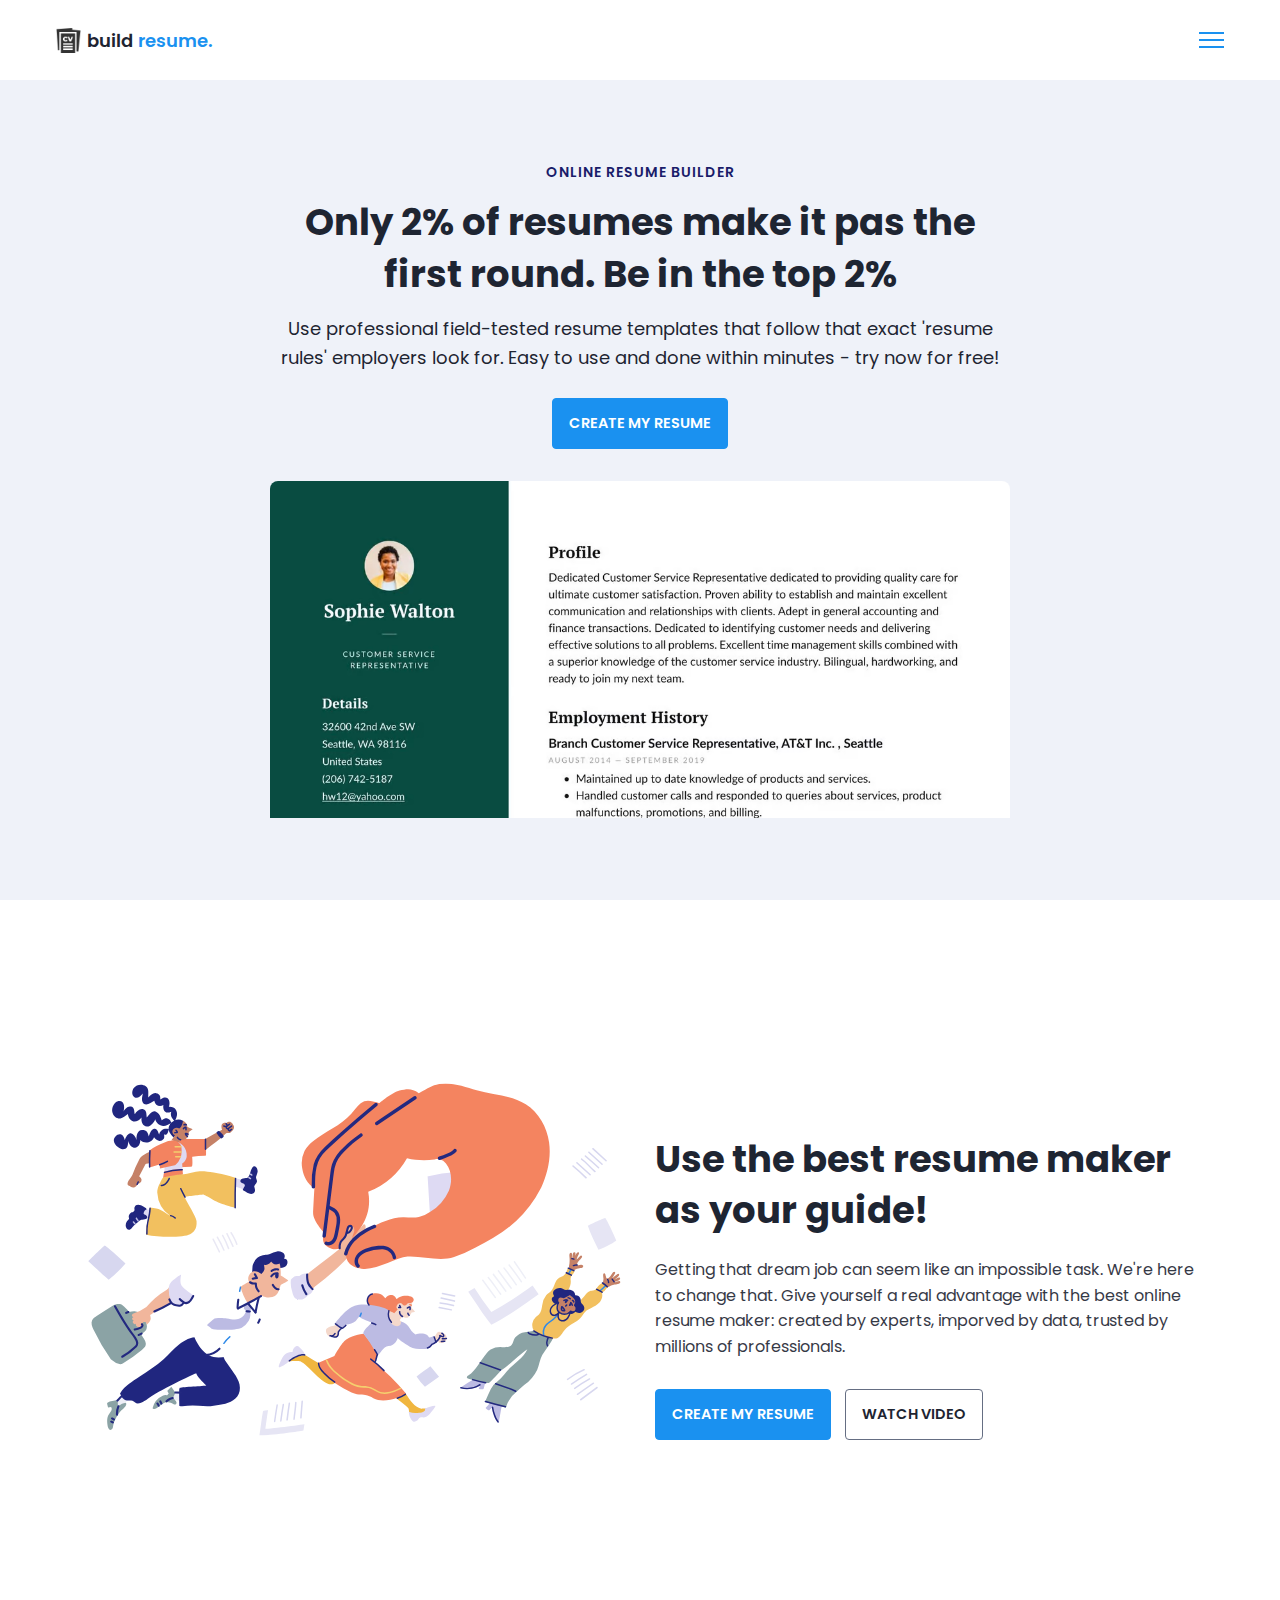
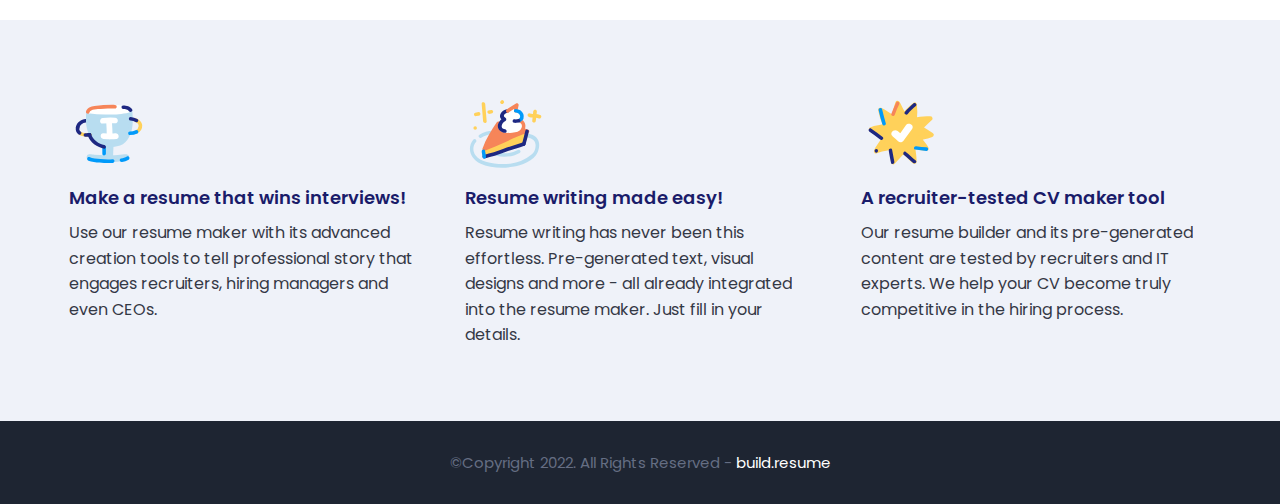
==== index.html @ 301b87cc "Add files via upload" ====
<!DOCTYPE html>
<html>
    <head>
        <meta charset="utf-8">
        <meta http-equiv="X-UA-Compatible" content="IE=edge">
        <title>Home Page</title>
        <meta name="description" content="">
        <meta name="viewport" content="width=device-width, initial-scale=1">
        <link rel="stylesheet" href="assets/css/main.css">
    </head>
    <body>

        <nav class = "navbar bg-white">
            <div class="container">
                <div class = "navbar-content">
                    <div class = "brand-and-toggler">
                        <a href = "index.html" class = "navbar-brand">
                            <img src = "assets/images/curriculum-vitae.png" alt = "" class = "navbar-brand-icon">
                            <span class = "navbar-brand-text">build <span>resume.</span>
                        </a>
                        <button type = "button" class = "navbar-toggler-btn">
                            <div class = "bars">
                                <div class = "bar"></div>
                                <div class = "bar"></div>
                                <div class = "bar"></div>
                            </div>
                        </button>
                    </div>
                </div>
            </div>
        </nav>

        <header class = "header bg-bright" id = "header">
            <div class = "container">
                <div class = "header-content text-center">
                    <h6 class = "text-uppercase text-blue-dark fs-14 fw-6 ls-1">online resume builder</h6>
                    <h1 class = "lg-title">Only 2% of resumes make it pas the first round. Be in the top 2%</h1>
                    <p class = "text-dark fs-18">Use professional field-tested resume templates that follow that exact 'resume rules' employers look for. Easy to use and done within minutes - try now for free!</p>
                    <a href = "resume.html" class = "btn btn-primary text-uppercase">create my resume</a>
                    <img src = "assets/images/dublin-resume-templates.avif">
                </div>
            </div>
        </header>

        <div class="section-one">
            <div class="container">
                <div class = "section-one-content">
                    <div class="section-one-l">
                        <img src = "assets/images/visual-0c7080adf17f1f207276f613447c924f667dab34b7ac415cd7ef653172defd0b.svg">
                    </div>
                    <div class = "section-one-r text-center">
                        <h2 class = "lg-title">Use the best resume maker as your guide!</h2>
                        <p class = "text">Getting that dream job can seem like an impossible task. We're here to change that. Give yourself a real advantage with the best online resume maker: created by experts, imporved by data, trusted by millions of professionals.</p>
                        <div class = "btn-group">
                            <a href = "resume.html" class = "btn btn-primary text-uppercase">create my resume</a>
                            <a href = "#" class = "btn btn-secondary text-uppercase">watch video</a>
                        </div>
                    </div>
                </div>
            </div>
        </div>

        <div class = "section-two bg-bright">
            <div class="container">
                <div class="section-two-content">
                    <div class = "section-items">
                        <div class = "section-item">
                            <div class = "section-item-icon">
                                <img src = "assets/images/feature-1-edf4481d69166ac81917d1e40e6597c8d61aa970ad44367ce78049bf830fbda5.svg" alt = "">
                            </div>
                            <h5 class = "section-item-title">Make a resume that wins interviews!</h5>
                            <p class = "text">Use our resume maker with its advanced creation tools to tell professional story that engages recruiters, hiring managers and even CEOs.</p>
                        </div>

                        <div class = "section-item">
                            <div class = "section-item-icon">
                                <img src = "assets/images/feature-2-a7a471bd973c02a55d1b3f8aff578cd3c9a4c5ac4fc74423d94ecc04aef3492b.svg" alt = "">
                            </div>
                            <h5 class = "section-item-title">Resume writing made easy!</h5>
                            <p class = "text">Resume writing has never been this effortless. Pre-generated text, visual designs and more - all already integrated into the resume maker. Just fill in your details.</p>
                        </div>

                        <div class = "section-item">
                            <div class = "section-item-icon">
                                <img src = "assets/images/feature-3-4e87a82f83e260488c36f8105e26f439fdc3ee5009372bb5e12d9421f32eabdd.svg" alt = "">
                            </div>
                            <h5 class = "section-item-title">A recruiter-tested CV maker tool</h5>
                            <p class = "text">Our resume builder and its pre-generated content are tested by recruiters and IT experts. We help your CV become truly competitive in the hiring process.</p>
                        </div>
                    </div>
                </div>
            </div>
        </div>

        <footer class = "footer bg-dark">
            <div class="container">
                <div class = "footer-content text-center">
                    <p class="fs-15">&copy;Copyright 2022. All Rights Reserved - <span>build.resume</span></p>
                </div>
            </div>
        </footer>
        
    </body>
</html>
---- assets/css/main.css ----
@import url('https://fonts.googleapis.com/css2?family=Manrope:wght@200;300;400;500;600;700;800&family=Poppins:ital,wght@0,100;0,200;0,300;0,400;0,500;0,600;0,700;0,800;0,900;1,100;1,200;1,300;1,400;1,500;1,600;1,700;1,800;1,900&display=swap');

:root{
    --clr-blue: #1A91F0;
    --clr-blue-mid: #1170CD;
    --clr-blue-dark: #1A1C6A;
    --clr-white: #fff;
    --clr-bright: #EFF2F9;
    --clr-dark: #1e2532;
    --clr-black: #000;
    --clr-grey: #656e83;
    --clr-green: #084C41;
    --font-poppins: 'Poppins', sans-serif;
    --font-manrope: 'Manrope', sans-serif;;
    --transition: all 300ms ease-in-out;
}

*{
    padding: 0;
    margin: 0;
    box-sizing: border-box;
}

html{
    font-size: 10px;
}

body{
    font-size: 1.6rem;
    font-family: var(--font-poppins);
}

button{
    border: none;
    background-color: transparent;
    outline: 0;
    cursor: pointer;
    font-family: inherit;
}

img{
    width: 100%;
    display: block;
}

a{
    text-decoration: none;
}

/* fonts */
.font-poppins{font-family: var(--font-poppins);}
.font-manrope{font-family: var(--font-manrope);}

/* text colors */
.text-blue{color: var(--clr-blue);}
.text-blue-mid{color: var(--clr-blue-mid);}
.text-blue-dark{color: var(--clr-blue-dark);}
.text-bright{color: var(--clr-bright);}
.text-dark{color: var(--clr-dark);}
.text-grey{color: var(--clr-grey);}
.text-white{color: var(--clr-white);}

/* backgrounds */
.bg-blue{background-color: var(--clr-blue);}
.bg-blue-mid{background-color: var(--clr-blue-mid);}
.bg-blue-dark{background-color: var(--clr-blue-dark);}
.bg-bright{background-color: var(--clr-bright);}
.bg-dark{background-color: var(--clr-dark);}
.bg-grey{background-color: var(--clr-grey);}
.bg-white{background-color: var(--clr-white);}
.bg-black{background-color: var(--clr-black);}
.bg-green{background-color: var(--clr-green);}

.text-center{ text-align: center;}
.text-left{text-align: left;}
.text-right{text-align: right;}
.text-uppercase{text-transform: uppercase;}
.text-lowercase{text-transform: lowercase;}
.text-capitalize{text-transform: capitalize;}
.text{
    color: var(--clr-dark);
    opacity: 0.9;
    margin: 2rem 0;
    line-height: 1.6;
}

.fw-2{font-weight: 200;}
.fw-3{font-weight: 300;}
.fw-4{font-weight: 400;}
.fw-5{font-weight: 500;}
.fw-6{font-weight: 600;}
.fw-7{font-weight: 700;}
.fw-8{font-weight: 800;}

.fs-13{font-size: 13px;}
.fs-14{font-size: 14px;}
.fs-15{font-size: 15px;}
.fs-16{font-size: 16px;}
.fs-17{font-size: 17px;}
.fs-18{font-size: 18px;}
.fs-19{font-size: 19px;}
.fs-20{font-size: 20px;}
.fs-21{font-size: 21px;}
.fs-22{font-size: 22px;}
.fs-23{font-size: 23px;}
.fs-24{font-size: 24px;}
.fs-25{font-size: 25px;}

.ls-1{letter-spacing: 1px;}
.ls-2{letter-spacing: 2px;}

.container{
    max-width: 1200px;
    margin: 0 auto;
    padding: 0 1.6rem;
}

/* bars button */
.bars{
    display: flex;
    flex-direction: column;
    justify-content: space-between;
    height: 16.5px;
    width: 25px;
}
.bars .bar{
    width: 100%;
    height: 2px;
    background-color: var(--clr-blue);
    transition: var(--transition);
}

.bars:hover .bar{
    background-color: var(--clr-dark);
}

/* buttons */
.btn{
    font-size: 14.5px;
    font-weight: 600;
    padding: 1.4rem 1.6rem;
    border-radius: 4px;
    display: inline-block;
}

.btn-primary{
    background-color: var(--clr-blue);
    color: var(--clr-white);
    border: 1px solid var(--clr-blue);
    transition: var(--transition);
}

.btn-primary:hover{
    background-color: transparent;
    color: var(--clr-dark);
    border-color: var(--clr-grey);
}

.btn-secondary{
    background-color: transparent;
    color: var(--clr-dark);
    border: 1px solid var(--clr-grey);
    transition: var(--transition);
}

.btn-secondary:hover{
    background-color: var(--clr-blue);
    color: var(--clr-white);
    border-color: var(--clr-blue);
}

.btn-group button:first-child, .btn-group a:first-child{
    margin-right: 1rem!important;
}

/* navbar part */
.navbar{
    height: 80px;
    display: flex;
    align-items: center;
    box-shadow: rgba(0, 0, 0, 0.08) 0px 3px 8px;
}

.navbar .container{
    width: 100%;
}

.navbar-brand{
    display: flex;
    align-items: center;
    justify-content: flex-start;
    font-size: 1.8rem;
}
.navbar-brand-text{
    color: var(--clr-dark);
    font-weight: 600;
}
.navbar-brand-text span{
    color: var(--clr-blue);
}
.navbar-brand-icon{
    width: 25px;
    margin-right: 6px;
    opacity: 0.8;
}
.brand-and-toggler{
    display: flex;
    align-items: center;
    justify-content: space-between;
}
.header{
    min-height: calc(100vh - 80px);
    display: flex;
    flex-direction: column;
    align-items: center;
    justify-content: center;
}
.header-content{
    max-width: 740px;
    margin-right: auto;
    margin-left: auto;
}
.header-content img{
    max-width: 760px;
    border-top-right-radius: 8px;
    border-top-left-radius: 8px;
    margin-top: 3.2rem;
}
.lg-title{
    margin: 1.4rem 0;
    font-size: 37px;
    line-height: 1.4;
    color: var(--clr-dark);
}
.header-content p{
    margin-bottom: 2.6rem;
    line-height: 1.6;
}


/* section one */
.section-one{
    padding: 64px 0;
    min-height: 80vh;
    display: flex;
    align-items: center;
}
.section-one-l img{
    max-width: 545px;
    margin-right: auto;
    margin-left: auto;
}
.section-one-r{
    margin-top: 4rem;
}

.section-one .btn-group{
    margin-top: 2rem;
}
.section-one-r{
    max-width: 545px;
    margin-right: auto;
    margin-left: auto;
}
.section-one-r .btn-group{
    margin-top: 3rem;
}

/* section two */
.section-two{
    padding: 64px 0;
}
.section-two .section-items{
    display: grid;
    gap: 2rem;
}

.section-two .section-item{
    max-width: 350px;
    text-align: center;
    margin-right: auto;
    margin-left: auto;
}
.section-two .section-item-icon{
    margin: 1rem 0;
}
.section-two .section-item-icon img{
    width: 80px;
    margin-right: auto;
    margin-left: auto;
}
.section-two .section-item-title{
    color: var(--clr-blue-dark);
    font-size: 1.8rem;
    font-weight: 600;
}
.section-two .text{
    margin: 0.9rem 0;
}

/* footer */
.footer{
    padding: 3rem 0;
}
.footer-content p{
    color: var(--clr-grey);
}
.footer-content p span{
    color: var(--clr-white);
}

/* media queries */
@media screen and (min-width: 768px){
    .section-two .section-items{
        grid-template-columns: repeat(2, 1fr);
    }
}

@media screen and (min-width: 992px){
    .section-one-content{
        display: grid;
        grid-template-columns: repeat(2, 1fr);
        column-gap: 3rem;
    }
    .section-one-r{
        text-align: left;
    }
    .section-two .section-items{
        grid-template-columns: repeat(3, 1fr);
    }
    .section-two .section-item{
        text-align: left;
    }
    .section-two .section-item-icon img{
        margin-left: 0;
    }
}



/* resume page */
#about-sc{
    padding: 64px 0;
}

.cv-form-row-title{
    background-color: var(--clr-dark);
    padding: 0.8rem 1.6rem;
    margin-bottom: 2rem;
}

.cv-form-row-title h3{
    color: var(--clr-white);
    font-weight: 500;
    text-transform: uppercase;
    letter-spacing: 1.5px;
    font-size: 1.7rem;
}
.cv-form-blk{
    margin: 3rem 0;
}
.cv-form-row{
    padding: 3rem 2rem 0 2rem;
    border: 1px solid rgba(0, 0, 0, 0.08);
    margin-bottom: 1rem;
    position: relative;
}
textarea{
    resize: none;
}
.form-elem{
    margin-bottom: 3rem;
    position: relative;
}
.form-label{
    display: block;
    font-weight: 600;
    font-size: 14px;
    color: var(--clr-dark);
    margin-bottom: 0.5rem;
}
.form-control{
    border-radius: none;
    border: 1px solid rgba(0, 0, 0, 0.1);
    font-size: 14px;
    padding: 0.8rem 1.6rem;
    font-family: inherit;
    width: 100%;
    outline: 0;
    transition: var(--transition);
}

.form-control:focus{
    border-color: rgba(0, 0, 0, 0.3);
}
.form-text{
    color: #ca0b00;
    font-size: 12px;
    position: absolute;
    letter-spacing: 0.5px;
    top: calc(100% + 2px);
    left: 0;
    width: 100%;
}
.cols-3, .cols-2{
    display: grid;
}
.repeater-add-btn{
    width: 25px;
    height: 25px;
    background-color: var(--clr-blue-mid);
    font-size: 1.6rem;
    color: var(--clr-white);
    margin: 1rem 0;
}
.repeater-remove-btn{
    position: absolute;
    top: 10px;
    right: 10px;
    z-index: 999;
    width: 25px;
    height: 25px;
    border-radius: 50%;
    background-color: #ca0b00;
    color: var(--clr-white);
    font-size: 1.6rem;
}

/* preview section */
.preview-cnt{
    border-radius: 5px;
    display: grid;
    grid-template-columns: 32% auto;
    box-shadow: rgba(149, 157, 165, 0.2) 0px 8px 24px;
    overflow: hidden;
}

.preview-cnt-l{
    padding: 3rem 3rem 2rem 3rem;
}
.preview-cnt-r{
    padding: 3rem 3rem 3rem 4rem;
}
.preview-cnt-l .preview-blk:nth-child(1){
    text-align: center;
}
.preview-image{
    width: 120px;
    height: 120px;
    border-radius: 50%;
    overflow: hidden;
    margin-right: auto;
    margin-left: auto;
}
.preview-image img{
    width: 100%;
    height: 100%;
    object-fit: cover;
}
.preview-item-name{
    font-size: 2.4rem;
    font-weight: 600;
    margin: 1.8rem 0;
    position: relative;
}
.preview-item-name::after{
    position: absolute;
    content: "";
    bottom: -10px;
    width: 50px;
    height: 1.5px;
    background-color: rgba(255, 255, 255, 0.5);
    left: 50%;
    transform: translateX(-50%);
}
.preview-blk{
    padding: 1rem 0;
    margin-bottom: 1rem;
}
.preview-blk-title h3{
    text-transform: uppercase;
    letter-spacing: 0.5px;
    border-bottom: 0.5px solid rgba(0, 0, 0, 0.08);
    padding-bottom: 0.5rem;
}
.preview-blk-title{
    margin-bottom: 1rem;
}
.preview-blk-list .preview-item{
    font-size: 1.5rem;
    margin-bottom: 0.2rem;
    opacity: 0.95;
}
.preview-cnt-r .preview-blk-title{
    color: var(--clr-dark);
}
.preview-cnt-r .preview-blk-list .preview-item{
    margin-top: 1.8rem;
}

.achievements-items.preview-blk-list .preview-item span:first-child,
.educations-items.preview-blk-list .preview-item span:first-child,
.experiences-items.preview-blk-list .preview-item span:first-child{
    display: block;
    font-weight: 600;
    margin-bottom: 1rem;
    background-color: rgba(0, 0, 0, 0.03);
}

.educations-items.preview-blk-list .preview-item span:nth-child(2),
.experiences-items.preview-blk-list .preview-item span:nth-child(2){
    font-weight: 600;
    margin-right: 1rem;
}

.educations-items.preview-blk-list .preview-item span:nth-child(3),
.experiences-items.preview-blk-list .preview-item span:nth-child(3){
    font-style: italic;
    margin-right: 1rem;
}

.educations-items.preview-blk-list .preview-item span:nth-child(4),
.educations-items.preview-blk-list .preview-item span:nth-child(5),
.experiences-items.preview-blk-list .preview-item span:nth-child(4),
.experiences-items.preview-blk-list .preview-item span:nth-child(5){
    margin-right: 1rem;
    background-color: var(--clr-green);
    color: var(--clr-white);
    padding: 0 1rem;
    border-radius: 0.6rem;
}

.educations-items.preview-blk-list .preview-item span:nth-child(6),
.experiences-items.preview-blk-list .preview-item span:nth-child(6){
    font-size: 13.5px;
    display: block;
    opacity: 0.8;
    margin-top: 1rem;
}
.projects-items.preview-blk-list .preview-item span{
    display: block;
}

@media screen and (min-width: 768px){
    .cols-3{
        grid-template-columns: repeat(3, 1fr);
        column-gap: 2rem;
    }
    .cols-2{
        grid-template-columns: repeat(2, 1fr);
        column-gap: 2rem;
    }
}

@media screen and (min-width: 992px){
    .cv-form-row{
        padding: 3rem 3rem 0rem 3rem;
    }
    .cols-3{
        grid-template-columns: repeat(3, 1fr);
    }
}

.print-btn-sc{
    margin: 2rem 0 6rem 0;
}

/* print section */
@media print{
    body *{
        visibility: hidden;
    }

    .non_print_area{
        display: none;
    }

    .print_area, .print_area *{
        visibility: visible;
    }

    .print_area{
        width: 100%;
        position: absolute;
        left: 0;
        top: 0;
        overflow: hidden;
    }
}
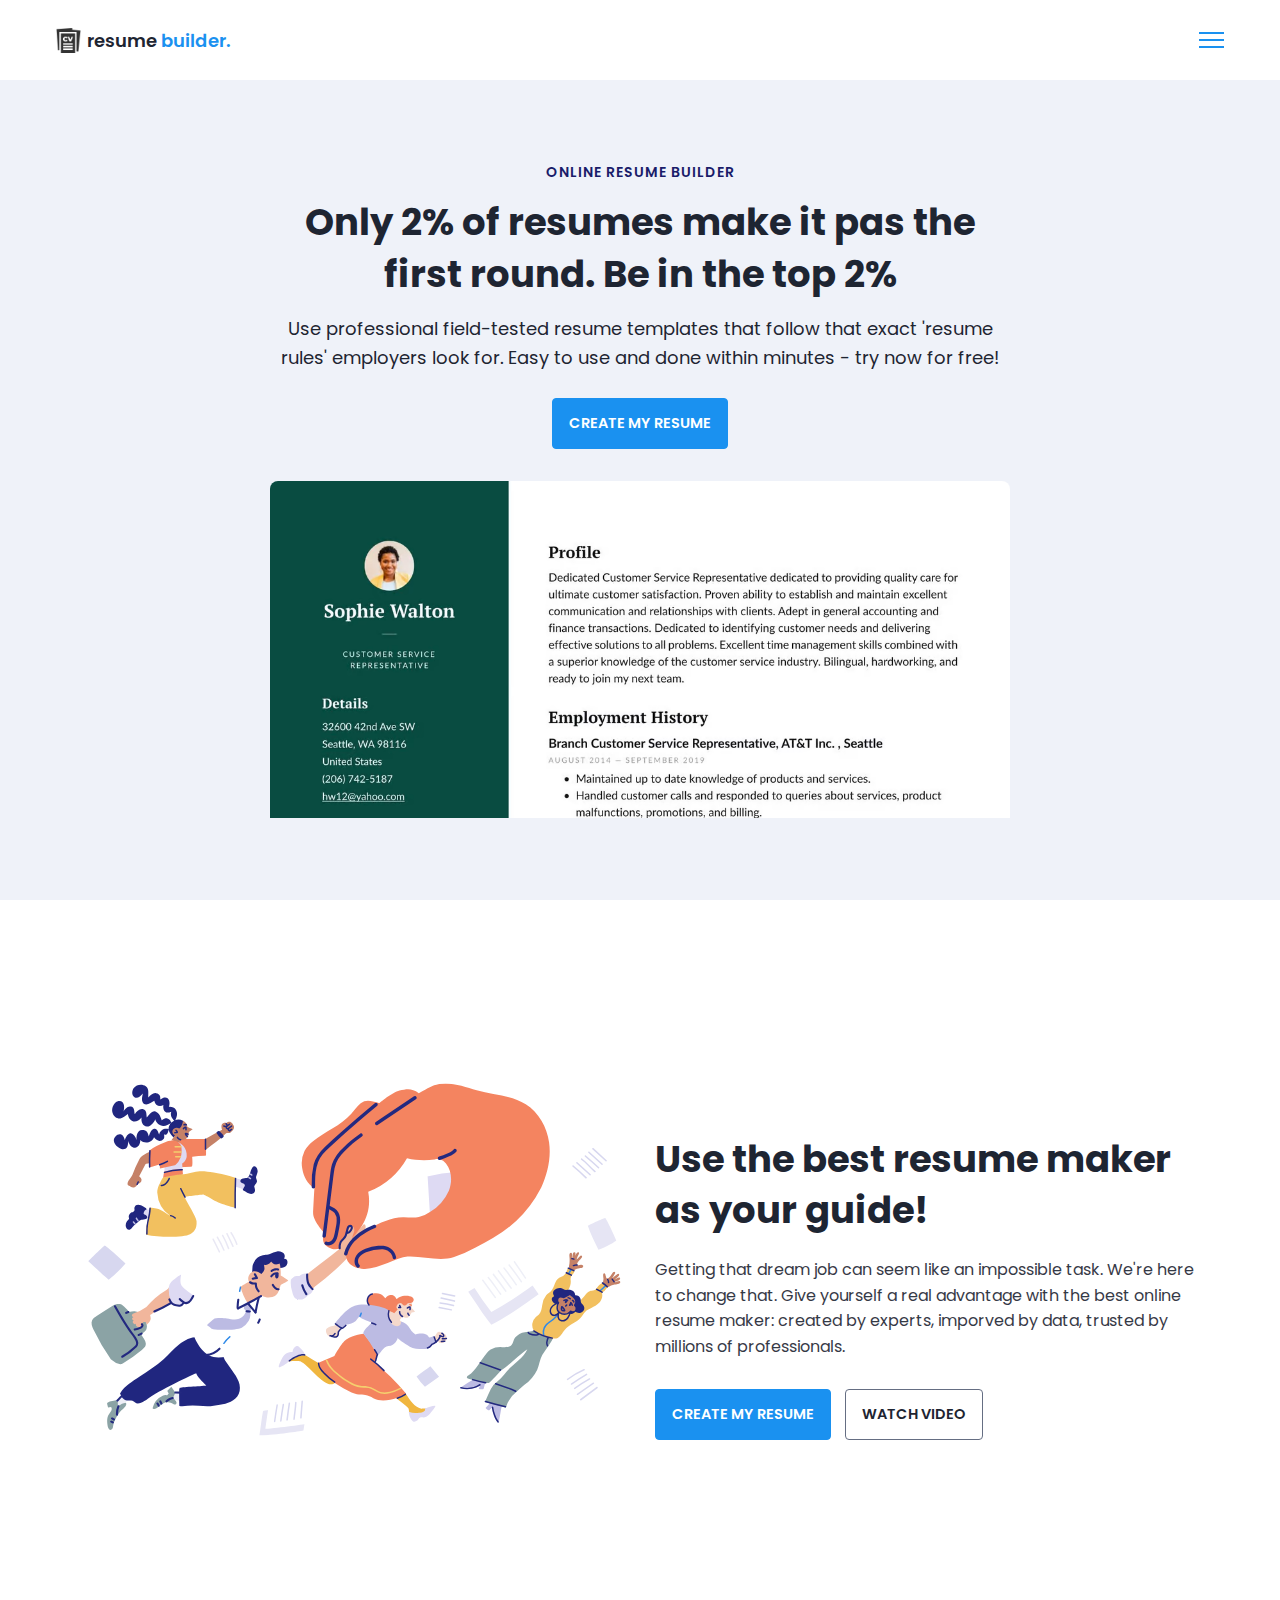
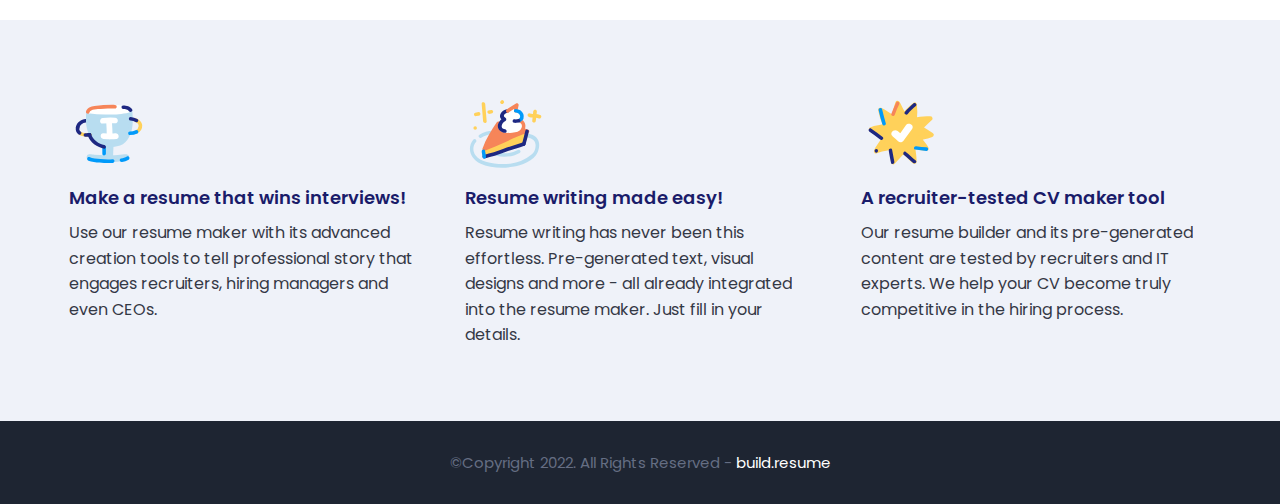
==== commit c7551fea: "new version 122" ====
--- a/index.html
+++ b/index.html
@@ -16,7 +16,7 @@
                     <div class = "brand-and-toggler">
                         <a href = "index.html" class = "navbar-brand">
                             <img src = "assets/images/curriculum-vitae.png" alt = "" class = "navbar-brand-icon">
-                            <span class = "navbar-brand-text">build <span>resume.</span>
+                            <span class = "navbar-brand-text">resume <span>builder.</span>
                         </a>
                         <button type = "button" class = "navbar-toggler-btn">
                             <div class = "bars">
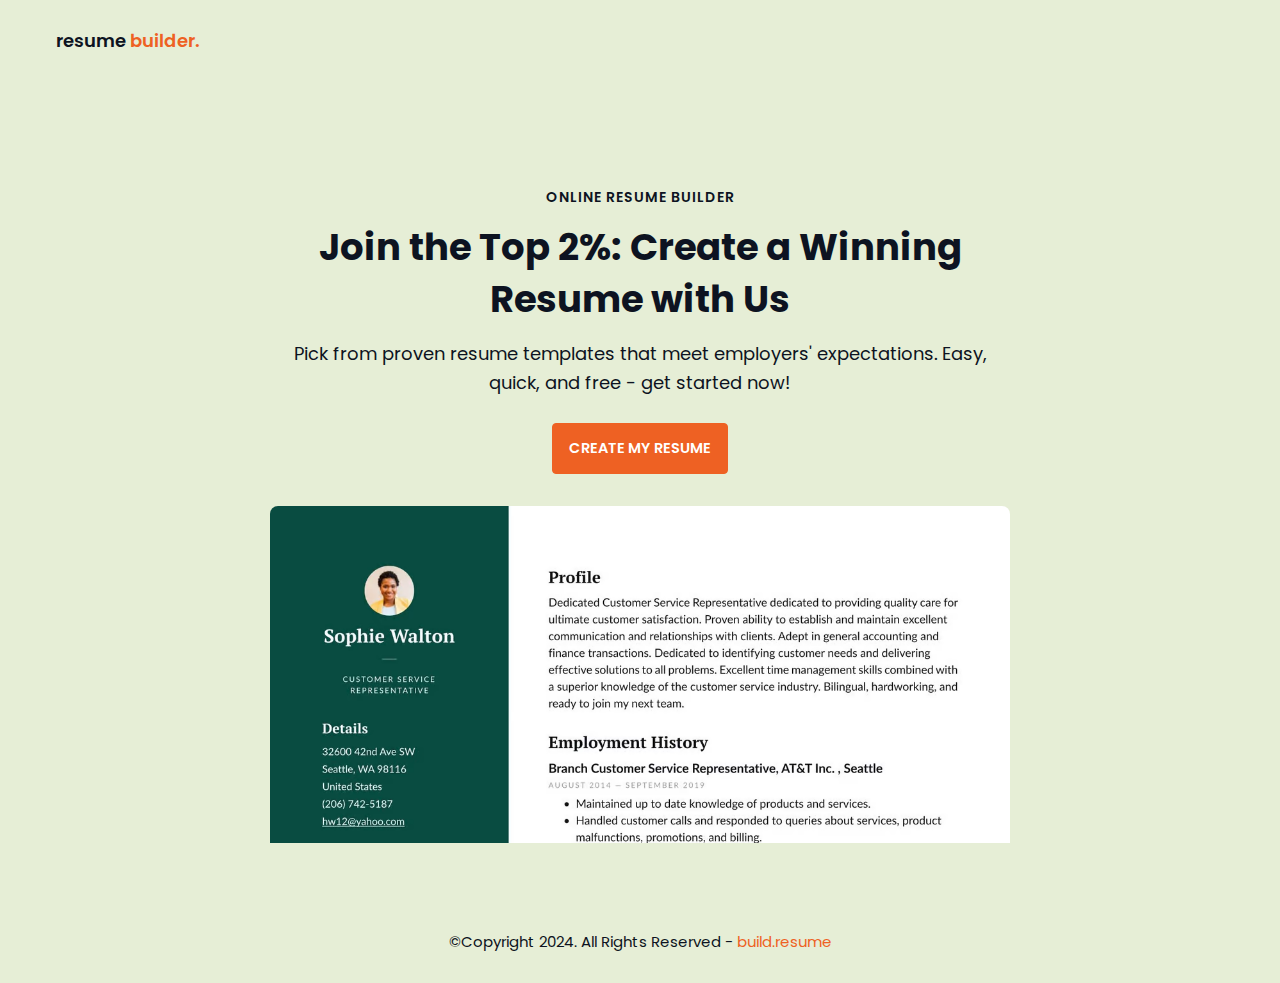
==== commit 456f4eba: "jchjsdhf" ====
--- a/index.html
+++ b/index.html
@@ -6,96 +6,41 @@
         <title>Home Page</title>
         <meta name="description" content="">
         <meta name="viewport" content="width=device-width, initial-scale=1">
-        <link rel="stylesheet" href="assets/css/main.css">
+        <link rel="stylesheet" href="assets/css/main.css"> 
+        
     </head>
     <body>
 
-        <nav class = "navbar bg-white">
+        <nav class = "navbar">
             <div class="container">
                 <div class = "navbar-content">
                     <div class = "brand-and-toggler">
                         <a href = "index.html" class = "navbar-brand">
-                            <img src = "assets/images/curriculum-vitae.png" alt = "" class = "navbar-brand-icon">
                             <span class = "navbar-brand-text">resume <span>builder.</span>
                         </a>
-                        <button type = "button" class = "navbar-toggler-btn">
-                            <div class = "bars">
-                                <div class = "bar"></div>
-                                <div class = "bar"></div>
-                                <div class = "bar"></div>
-                            </div>
-                        </button>
+
                     </div>
                 </div>
             </div>
         </nav>
 
-        <header class = "header bg-bright" id = "header">
+        <header class = "header" id = "header">
             <div class = "container">
                 <div class = "header-content text-center">
-                    <h6 class = "text-uppercase text-blue-dark fs-14 fw-6 ls-1">online resume builder</h6>
-                    <h1 class = "lg-title">Only 2% of resumes make it pas the first round. Be in the top 2%</h1>
-                    <p class = "text-dark fs-18">Use professional field-tested resume templates that follow that exact 'resume rules' employers look for. Easy to use and done within minutes - try now for free!</p>
-                    <a href = "resume.html" class = "btn btn-primary text-uppercase">create my resume</a>
+                    <h6 class = "text-uppercase text-black-dark fs-14 fw-6 ls-1">online resume builder</h6>
+                    <h1 class = "lg-title">Join the Top 2%: Create a Winning Resume with Us</h1>
+                    <p class = "text-black-dark fs-18">Pick from proven resume templates that meet employers' expectations. Easy, quick, and free - get started now!</p>
+                    <a href = "index2.html" class = "btn btn-primary text-uppercase">create my resume</a>
                     <img src = "assets/images/dublin-resume-templates.avif">
                 </div>
             </div>
         </header>
 
-        <div class="section-one">
-            <div class="container">
-                <div class = "section-one-content">
-                    <div class="section-one-l">
-                        <img src = "assets/images/visual-0c7080adf17f1f207276f613447c924f667dab34b7ac415cd7ef653172defd0b.svg">
-                    </div>
-                    <div class = "section-one-r text-center">
-                        <h2 class = "lg-title">Use the best resume maker as your guide!</h2>
-                        <p class = "text">Getting that dream job can seem like an impossible task. We're here to change that. Give yourself a real advantage with the best online resume maker: created by experts, imporved by data, trusted by millions of professionals.</p>
-                        <div class = "btn-group">
-                            <a href = "resume.html" class = "btn btn-primary text-uppercase">create my resume</a>
-                            <a href = "#" class = "btn btn-secondary text-uppercase">watch video</a>
-                        </div>
-                    </div>
-                </div>
-            </div>
-        </div>
 
-        <div class = "section-two bg-bright">
-            <div class="container">
-                <div class="section-two-content">
-                    <div class = "section-items">
-                        <div class = "section-item">
-                            <div class = "section-item-icon">
-                                <img src = "assets/images/feature-1-edf4481d69166ac81917d1e40e6597c8d61aa970ad44367ce78049bf830fbda5.svg" alt = "">
-                            </div>
-                            <h5 class = "section-item-title">Make a resume that wins interviews!</h5>
-                            <p class = "text">Use our resume maker with its advanced creation tools to tell professional story that engages recruiters, hiring managers and even CEOs.</p>
-                        </div>
-
-                        <div class = "section-item">
-                            <div class = "section-item-icon">
-                                <img src = "assets/images/feature-2-a7a471bd973c02a55d1b3f8aff578cd3c9a4c5ac4fc74423d94ecc04aef3492b.svg" alt = "">
-                            </div>
-                            <h5 class = "section-item-title">Resume writing made easy!</h5>
-                            <p class = "text">Resume writing has never been this effortless. Pre-generated text, visual designs and more - all already integrated into the resume maker. Just fill in your details.</p>
-                        </div>
-
-                        <div class = "section-item">
-                            <div class = "section-item-icon">
-                                <img src = "assets/images/feature-3-4e87a82f83e260488c36f8105e26f439fdc3ee5009372bb5e12d9421f32eabdd.svg" alt = "">
-                            </div>
-                            <h5 class = "section-item-title">A recruiter-tested CV maker tool</h5>
-                            <p class = "text">Our resume builder and its pre-generated content are tested by recruiters and IT experts. We help your CV become truly competitive in the hiring process.</p>
-                        </div>
-                    </div>
-                </div>
-            </div>
-        </div>
-
-        <footer class = "footer bg-dark">
+        <footer class = "footer">
             <div class="container">
                 <div class = "footer-content text-center">
-                    <p class="fs-15">&copy;Copyright 2022. All Rights Reserved - <span>build.resume</span></p>
+                    <p class="fs-15">&copy;Copyright 2024. All Rights Reserved - <span>build.resume</span></p>
                 </div>
             </div>
         </footer>
--- a/assets/css/main.css
+++ b/assets/css/main.css
@@ -28,6 +28,7 @@
 body{
     font-size: 1.6rem;
     font-family: var(--font-poppins);
+    background-color: #E6EED6;
 }
 
 button{
@@ -54,7 +55,7 @@
 /* text colors */
 .text-blue{color: var(--clr-blue);}
 .text-blue-mid{color: var(--clr-blue-mid);}
-.text-blue-dark{color: var(--clr-blue-dark);}
+.text-black-dark{color: #0D1321;}
 .text-bright{color: var(--clr-bright);}
 .text-dark{color: var(--clr-dark);}
 .text-grey{color: var(--clr-grey);}
@@ -67,7 +68,7 @@
 .bg-bright{background-color: var(--clr-bright);}
 .bg-dark{background-color: var(--clr-dark);}
 .bg-grey{background-color: var(--clr-grey);}
-.bg-white{background-color: var(--clr-white);}
+.bg-white{background-color: var(--clr-white);} /* This provide white color */
 .bg-black{background-color: var(--clr-black);}
 .bg-green{background-color: var(--clr-green);}
 
@@ -115,24 +116,7 @@
     padding: 0 1.6rem;
 }
 
-/* bars button */
-.bars{
-    display: flex;
-    flex-direction: column;
-    justify-content: space-between;
-    height: 16.5px;
-    width: 25px;
-}
-.bars .bar{
-    width: 100%;
-    height: 2px;
-    background-color: var(--clr-blue);
-    transition: var(--transition);
-}
-
-.bars:hover .bar{
-    background-color: var(--clr-dark);
-}
+
 
 /* buttons */
 .btn{
@@ -144,9 +128,9 @@
 }
 
 .btn-primary{
-    background-color: var(--clr-blue);
+    background-color: #EE6123;
     color: var(--clr-white);
-    border: 1px solid var(--clr-blue);
+    border: 1px solid #EE6123;
     transition: var(--transition);
 }
 
@@ -178,7 +162,6 @@
     height: 80px;
     display: flex;
     align-items: center;
-    box-shadow: rgba(0, 0, 0, 0.08) 0px 3px 8px;
 }
 
 .navbar .container{
@@ -192,17 +175,13 @@
     font-size: 1.8rem;
 }
 .navbar-brand-text{
-    color: var(--clr-dark);
+    color:#0D1321;
     font-weight: 600;
 }
 .navbar-brand-text span{
-    color: var(--clr-blue);
-}
-.navbar-brand-icon{
-    width: 25px;
-    margin-right: 6px;
-    opacity: 0.8;
-}
+    color: #EE6123;
+}
+
 .brand-and-toggler{
     display: flex;
     align-items: center;
@@ -219,6 +198,7 @@
     max-width: 740px;
     margin-right: auto;
     margin-left: auto;
+    margin-top: 50px;
 }
 .header-content img{
     max-width: 760px;
@@ -230,83 +210,22 @@
     margin: 1.4rem 0;
     font-size: 37px;
     line-height: 1.4;
-    color: var(--clr-dark);
+    color: #0D1321;
 }
 .header-content p{
     margin-bottom: 2.6rem;
     line-height: 1.6;
 }
 
-
-/* section one */
-.section-one{
-    padding: 64px 0;
-    min-height: 80vh;
-    display: flex;
-    align-items: center;
-}
-.section-one-l img{
-    max-width: 545px;
-    margin-right: auto;
-    margin-left: auto;
-}
-.section-one-r{
-    margin-top: 4rem;
-}
-
-.section-one .btn-group{
-    margin-top: 2rem;
-}
-.section-one-r{
-    max-width: 545px;
-    margin-right: auto;
-    margin-left: auto;
-}
-.section-one-r .btn-group{
-    margin-top: 3rem;
-}
-
-/* section two */
-.section-two{
-    padding: 64px 0;
-}
-.section-two .section-items{
-    display: grid;
-    gap: 2rem;
-}
-
-.section-two .section-item{
-    max-width: 350px;
-    text-align: center;
-    margin-right: auto;
-    margin-left: auto;
-}
-.section-two .section-item-icon{
-    margin: 1rem 0;
-}
-.section-two .section-item-icon img{
-    width: 80px;
-    margin-right: auto;
-    margin-left: auto;
-}
-.section-two .section-item-title{
-    color: var(--clr-blue-dark);
-    font-size: 1.8rem;
-    font-weight: 600;
-}
-.section-two .text{
-    margin: 0.9rem 0;
-}
-
 /* footer */
 .footer{
     padding: 3rem 0;
 }
 .footer-content p{
-    color: var(--clr-grey);
+    color: #0D1321;
 }
 .footer-content p span{
-    color: var(--clr-white);
+    color: #EE6123;
 }
 
 /* media queries */
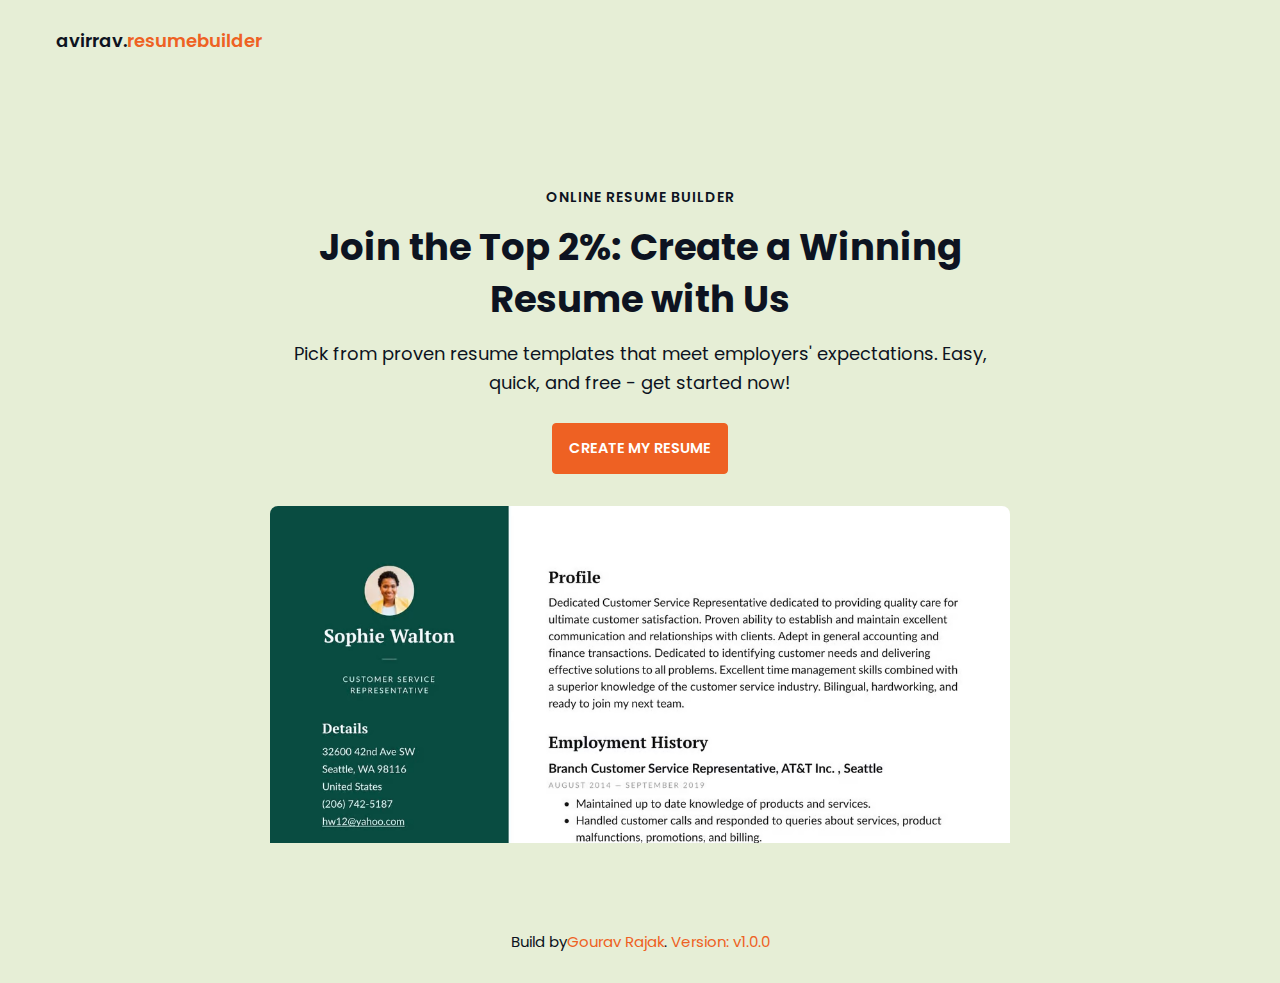
==== commit 0afd7e54: "newupdate" ====
--- a/index.html
+++ b/index.html
@@ -16,7 +16,7 @@
                 <div class = "navbar-content">
                     <div class = "brand-and-toggler">
                         <a href = "index.html" class = "navbar-brand">
-                            <span class = "navbar-brand-text">resume <span>builder.</span>
+                            <span class = "navbar-brand-text">avirrav.<span>resumebuilder</span>
                         </a>
 
                     </div>
@@ -30,7 +30,7 @@
                     <h6 class = "text-uppercase text-black-dark fs-14 fw-6 ls-1">online resume builder</h6>
                     <h1 class = "lg-title">Join the Top 2%: Create a Winning Resume with Us</h1>
                     <p class = "text-black-dark fs-18">Pick from proven resume templates that meet employers' expectations. Easy, quick, and free - get started now!</p>
-                    <a href = "index2.html" class = "btn btn-primary text-uppercase">create my resume</a>
+                    <a href = "resume.html" class = "btn btn-primary text-uppercase">create my resume</a>
                     <img src = "assets/images/dublin-resume-templates.avif">
                 </div>
             </div>
@@ -40,7 +40,7 @@
         <footer class = "footer">
             <div class="container">
                 <div class = "footer-content text-center">
-                    <p class="fs-15">&copy;Copyright 2024. All Rights Reserved - <span>build.resume</span></p>
+                    <p class="fs-15">Build by<span>Gourav Rajak</span>. <span>Version: v1.0.0</span></p>
                 </div>
             </div>
         </footer>
